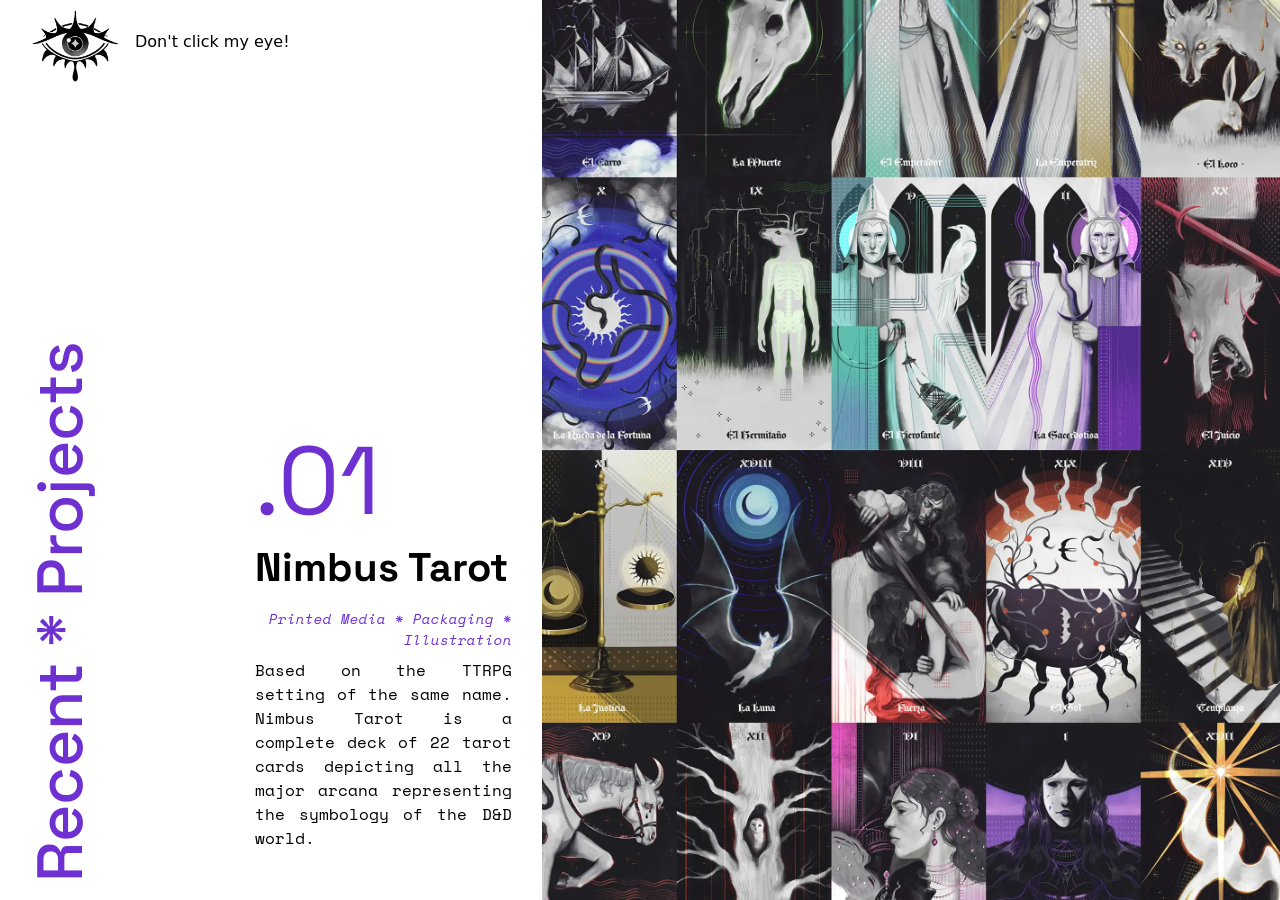
==== index.html @ 94154655 "CSS comments and organization" ====
<!DOCTYPE html>
<html lang="en">

<head>
    <meta charset="UTF-8">
    <meta name="viewport" content="width=device-width, initial-scale=1.0">
    <title>Andrea PM Portfolio</title>

    <meta name="author" content="Andrea PM">
    <meta name="keywords" content="Graphic Design, Portfolio, Branding, Illustration, Printed Media, Packaging">
    <meta name="description" content="Graphic design porfolio by Andrea PM. Designer specialized in branding and illustration" >
    

    <!-- Enlaces a CSS y JS -->
    <link rel="stylesheet" href="css/index.css">
    <script src="js/index.js" defer></script>
    <script src="js/mouse.js" defer></script>

    <!-- Enlace a favicon -->
    <link rel="icon" type="image/x-icon" href="assets/favicon.ico">


    <!-- Enlaces a tipografías-->
     <!-- Space Grotesk y Space Mono -->
    <link rel="preconnect" href="https://fonts.googleapis.com">
    <link rel="preconnect" href="https://fonts.gstatic.com" crossorigin>
    <link
        href="https://fonts.googleapis.com/css2?family=Space+Grotesk:wght@300..700&family=Space+Mono:ital,wght@0,400;0,700;1,400;1,700&display=swap"
        rel="stylesheet">



</head>

<!-- COMENTARIOS GENERALES DEL PROYECTO -->
<!-- Este archivo HTML es la landing page del sitio web
 Muestra los proyectos más recientes de mi portafolio personal
 Contiene: 
 - Main, donde se encuentran los proyectos
    - Artículos -> que son cada proyecto individual
 - Header, donde se encuentra la barra de navegación + info general sobre mí -->

<!-- COMENTARIOS A AÑADIR-->
<!-- Github Copilot fue agregado al proyecto durante las clases del módulo.
 Ha sido utilizado en el proyecto principalmente para añadir los mismos bloques repetidos, cambiando los contenidos de las imágenes principalmente. 
 el código que es reiterado -->

<body>

    <!-- ////////////////////////////////////////////////////////////////////// -->
    <!-- PROBLEMAS A SOLUCIONAR!!!!!!!!!!!! -->


    <!-- PROBLEMAS GENERALES -->
    <!-- back and forward button?? para poder cambiar más fácilmente de proyecto a proyecto -->





    <!-- RESPONSIVE -->
    <!-- revisar los tamaños de los textos en móvil , reducir títulos-->
    <!-- en responsive asegurarme que en formato movil las columnas tengan de máximo 100% ancho -->

    <!-- TRANSICIONES O EFECTOS EXTRA? -->
    <!-- La loading page hacer que sea una animación introductoria, no un interactivo -->


    <!-- PROBLEMAS DE ESTILO -->
    <!-- Agrupar los tamaños de los textos bajo las mismas variables para unificar -->
  

    <!-- Reorganizar las clases de css y comentar adecuadamente -->


    <!-- CUESTIONES GENERALES -->
    <!-- poner TODOS los colores con un custom properties OBLIGATORIO -->
    <!-- añadir la etiqueta picture + source a TODAS LAS IMÁGENES  -->
    <!-- colocar symbol en algún lado???  -->

    <!-- COMENTARIOS A AÑADIR O MODIFICAR -->
    <!-- revisar la guía y comentar correctamente todo -->
    <!-- quitar el parentesis en nnombres de las imagenes o dará problemas-->

    <!-- Javascript, colocar HANDLER y optimizar -->
    <!-- tipografía muy pequeña en el INDEX?, revisar, posiblemente en el header -->
    <!-- añadir symbols  -->
    <!-- uso de IIFE DE JAVASCRIPT -->
     <!-- en about, ajustar la altura maxima de las contenedoras, poner un porcentaje -->
      <!-- en el about ajustar el tamaño de la foto, poner por debajo? -->



    <!-- NOTAS DE CLASE -->
    <!-- fill para cambiar color svg -->
    <!--  meter picture y source para las imágenes-->
    <!-- no usar tanto transition all, ajustar solo a las animaciones adecuadas -->
    <!-- font size 10428 del index, tipografia muy pequeña perdida -->


    <!-- //////////////////////////////////////////////////////////////////////// -->


    <!-- MAIN Contenido general de la página -->
    <!-- Contiene el Header por un lado, el contenido principal y la marquesina-->
    <Main class="Main">

        <!-- PROYECTOS RECIENTES -->
        <!-- Ocupa todo el espacio disponible, con un scroll snap para ajustar cada proyecto por completo a la pantalla, mostrando los últimos proyectos -->
        <div class="Main-content recentProjects">
            <h2 class="Main-h2 ">Recent * Projects</h2>

            <!-- Cada proyecto reciente es un article, ya que son indepentientes los unos de los otros -->
            <!-- Cada article contiene un h3 con el título del proyecto, el número, un breve resumen, y la imagen más representativa del mismo. Para acceder al proyecto puede clicarse tanto en el título del mismo como en la imagen de portada -->
            <article class="recentProjects-project">
                <div class="recentProjects-info">
                    <span class="recentProjects-number"> .01</span>
                    <h3 class="recentProjects-h3"> <a title="Nimbus Tarot Project image" href="project-tarot-nimbus.html" class="recentProjects-a">Nimbus
                            Tarot</a>
                    </h3>
                    <span class="recentProjects-span">Printed Media * Packaging * Illustration</span>
                    <p class="recentProjects-p">Based on the TTRPG setting of the same name. Nimbus Tarot is a complete
                        deck of 22 tarot cards depicting all the major arcana representing the symbology of the D&D
                        world.
                    </p>
                </div>

                <div class="recentProjects-images">
                    <a title="Nimbus Tarot Project" href="project-tarot-nimbus.html" class="recentProjects-link"> <img
                            src="assets/01_nimbus_tarot/nimbustarotpreview.webp" alt="nimbus tarot preview"
                            class="recentProjects-preview"></a>
                </div>


            </article>

            <article class="recentProjects-project">
                <div class="recentProjects-info">
                    <span class="recentProjects-number"> .02</span>
                    <h3 class="recentProjects-h3"> <a title="Anthology Project image" href="project-my-own-anthology.html" class="recentProjects-a">My
                            Own Anthology - CD Design</a>
                    </h3>
                    <span class="recentProjects-span">Branding * Collage * Illustration * Packaging </span>
                    <p class="recentProjects-p">
                        A special collaboration with the composer and musician Thunderdrop.
                        A collection of different soundtracks showing his versatility and style throughout different
                        genres.
                    </p>
                </div>

                <div class="recentProjects-images">
                    <a title="Anthology Project" href="project-my-own-anthology.html" class="recentProjects-link"> <img
                            src="assets/08_my_own_anthology_thunderdrop/mockup.webp" alt="my own anthology cd preview"
                            class="recentProjects-preview" loading="lazy"></a>

                </div>


            </article>


            <article class="recentProjects-project">
                <div class="recentProjects-info">
                    <span class="recentProjects-number"> .03</span>
                    <h3 class="recentProjects-h3"> <a title="Posters project image" href="project-suiss-style-poster-collection.html"
                            class="recentProjects-a">Swiss Style Poster - Collection</a>
                    </h3>
                    <span class="recentProjects-span">Printed Media * Poster design</span>
                    <p class="recentProjects-p">
                        Minimalistic poster style and composition collection based on a series of award-winning
                        international movies.
                    </p>
                </div>

                <div class="recentProjects-images">
                    <a title="posters project link" href="project-suiss-style-poster-collection.html" class="recentProjects-link"> <img
                            src="assets/03_Swiss_style_poster_collection/mockups1.webp" alt="swiss poster preview"
                            class="recentProjects-preview" loading="lazy"></a>

                </div>


            </article>

        </div>



        <!-- HOME BUTTON-->
        <!-- El Home button es igual en todas las páginas de la web. Al clicar en éste se activa el JS, haciendo que el Header con el navegador aparezca por el lado izquierdo en formatos grandes, y en dispositivos pequeños, que aparezca por la parte de arriba-->
        <!-- Al clic nuevo en el ojo el header se esconde -->
        <div class="Main-homeButton homeButton isActive">
            <img src="assets/logo-ojo.png" alt="logoweb" class="Main-logo eyeBlink" loading="lazy">
        </div>
        <!-- Lo único que cambia en esta home es el texto "Don't click my eye" como forma de que el visitante de la página clique en el icono para mostrar el header y que pueda navegar de un lado a otro -->
        <span class="Main-span Clickeye"> Don't click my eye! </span>


        <!-- HEADER -->
        <!-- El header al clicarse el botón de HOME aparece superpuesto sobre el MAIN, permitiendo navegar entre las diferentes páginas de la web -->
        <!-- Contiene el H1, el navegador, las redes sociales y un par de pestañas laterales que indican en que parte de la web uno se encuentra, además de otros enlaces personales para mayor información y proyectos.  -->

        <!-- El header tiene la clase notActive por defecto. Ésta esconde el header hasta que el home button es pulsado, cambiándola por la clase isActive -->
        <Header class="Main-header Header  notActive">
            <div class="Header-presentation Presentation">
                <img class="Main-logo Header-logo" src="assets/logo-ojo.png" alt="logoweb" loading="lazy">

                <div class="Presentation-divider">
                    <h1 class="Header-h1">Digital * Design</h1>
                    <span class="Header-role">// Andrea Pallás Mateo // Brand design & Illustration //</span>

                </div>



                <div class="Header-wrapper">
                    <nav class="Header-nav Tabs">
                        <ul class="Tabs-ul">
                            <li class="Tabs-li"><a title="Recent Projects"  href="index.html" class="Tabs-a isActive">Recent Projects</a></li>
                            <li class="Tabs-li "><a title="Project Gallery"  href="gallery.html" class="Tabs-a">Project Gallery</a></li>
                            <li class="Tabs-li"><a title="About and Contact" href="about.html" class="Tabs-a">About & Contact</a></li>
                        </ul>
                    </nav>


                    <div class="Header-rrss Rrss">

                        <ul class="Rrss-ul">
                            <li class="Rrss-li Rs"><a title="instagram link"  target="_blank" class="Rs-a" href="https://www.instagram.com/saturni_idae/"><img
                                        class="Rs-img" src="assets/instagram.svg" alt="instagram icon"
                                        loading="lazy"></a></li>
                            <li class="Rrss-li Rs"><a title="twitter link" target="_blank" class="Rs-a" href="https://x.com/saturni_idae"><img class="Rs-img"
                                        src="assets/twitter.svg" alt="twitter icon" loading="lazy"></a>
                            </li>
                            <li class="Rrss-li Rs"><a title="carrd link" target="_blank" class="Rs-a"
                                    href="https://saturni-idae.carrd.co/?utm_source=ig&utm_medium=social&utm_content=link_in_bio"><img
                                        class="Rs-img" src="assets/carrd.svg" alt="carrd icon" loading="lazy"></a></li>
                        </ul>
                    </div>
                </div>
            </div>

            <!-- Indicadores laterales de las páginas que se están visitando. Su objetivo es principalmente decorativo, reminiscente de una agenda o un cuaderno de notas con números de teléfono.
             Cada uno contiene un enlace a una página diferente de la web, además de un enlace externo a mi portafolio de ilustración -->
            <div class="Header-markers Markers">
                <ul class="Markers-ul">
                    <!-- La clase isActive indica qué marcador está activado, indicando qué parte de la web se está visitando -->
                    <li class="Markers-li isActive"><a title="marker a" href="index.html" class="Markers-a">Aa</a></li>
                    <li class="Markers-li"><a title="marker b" href="gallery.html" class="Markers-a">Bb</a></li>
                    <li class="Markers-li"><a title="marker c" href="about.html" class="Markers-a">Cc</a></li>
                </ul>

                <ul class="Markers-ul">
                    <li class="Markers-li"> <a title="mail" href="mailto:asanartworkshop@gmail.com"
                            class="Markers-a">asanartworkshop@gmail.com</a>
                    </li>
                </ul>

                <ul class="Markers-ul">
                    <li class="Markers-li"> <a title="illustration portfolio" href="https://saturni-idae-illustration.carrd.co/" class="Markers-a"
                            target="_blank" rel="noreferrer">Illustration Portfolio</a> </li>
                </ul>
            </div>



        </Header>


    </Main>



</body>


</html>
---- css/index.css ----
/* ///////////////////////////////////////////////////////*/
/* ESTRUCTURA DEL DOCUMENTO index.css */
/* 

- Normalizador general
- Custom Properties
   - Colores
    - Tipografía
    - Márgenes y paddings generales

- Normalizador específico   
- Scroll bar


GENERAL
- Main
    - Home logo - Header logo
    - Main Header
    - Main Content

- Recent Projects
- Project Gallery
 - Proyecto individual - Individual Project
     - Galerías por tamaños
     - Cartas / Tarjetas del proyecto
     - Bloques de contenido
     - Muestrario de colores de cada proyecto
     - Carrousel
- About Me

MEDIA QUERIES

UTILIDADES

*/
/* ///////////////////////////////////////////////////////*/

/* NORMALIZADOR general */
* {
    margin: 0;
    padding: 0;
    border: 0;
    box-sizing: border-box;
}


:root {
    font-size: 100%;
    font-family: system-ui, sans-serif;


    /* RESET PARA FORMULARIO */
    form,
    input,
    textarea,
    select,
    legend,
    fieldset,
    button {
        font-size: inherit;
        font-family: inherit;
        display: block;

    }



    /* CUSTOM PROPERTIES */
    /* Colores */
    /* Color principal-acento */
    --primary-colour-purple : rgb(110, 48, 209);
    /* Colores secundarios */
    --secondary-colour-black: rgb(0, 0, 0);
    --secondary-colour-white: white;
    --secondary-colour-grey: rgb(221, 221, 221);

    /* Tipografía */
    /* Tipografía principal */
    --font-family-space-grotesk: "Space Grotesk",
    sans-serif;
    /* Tipografías secundarias */
    --font-family-space-mono: "Space Mono",
    sans-serif;
    --font-family-jacquard-12: "Jacquard 12",
    system-ui;
    --font-family-jacquard-24: "Jacquard 24",
    system-ui;


    /* Tamaños tipografías generales */
    /* Tamaño texto cuerpo */
    --font-size-body: 1em;

    /* Tamaño texto encabezado h1 */
    --font-size-heading: 5.2em;
    /* Tamaño texto encabezado h2 */
    --font-size-heading-h2: 4em;
    /* Tamaño texto encabezado h3 */
    --font-size-heading-h3: 2.5em;
    /* Tamaño texto encabezado h4 */
    --font-size-heading-h4: 2.2em;
    /* Tamaño texto encabezado h5 */
    --font-size-heading-h4: 2em;

    /* Tamaño texto span - Marcadores de tipo de proyecto (Branding, Packaging...) */
    --font-size-spanProjectType: 0.9em;

    /* Tamaño texto enlaces */
    --font-size-a: 1.2em;


    /* Márgenes y paddings generales */
    --spacing-section: 6rem;
    --spacing-page: 2rem;
    --spacing-column: 1rem;


}



/* NORMALIZADOR específico*/
h1,
h2,
h3,
h4,
h5,
h6,
strong,
em,
mark,
b,
u,
i,
a {
    font-size: inherit;
    font-weight: inherit;
    font-style: inherit;
    text-decoration: inherit;
    color: inherit;
    line-height: inherit;
}

img,
svg,
picture,
video {
    display: block;
    max-width: 100%;
    width: 100%;
    height: initial;
}

li {
    list-style: none;
}


mark {
    background-color: transparent;
}

/* ESCONDER SCROLL BAR */
html {
    scrollbar-width: none;
    -ms-overflow-style: none;
}

::-webkit-scrollbar {
    display: none;
}





/* GENERAL */

body {
    background-color: var(--secondary-colour-black);
    position: relative;

    /* cursor: none; */
}

/* MAIN */

.Main {
    display: flex;
    flex-flow: row nowrap;
}


/* HOME LOGO - HEADER LOGO */
.Main-homeButton {
    width: 100px;
    position: fixed;
    top: 1px;
    left: 30px;
    z-index: 1;
}

/* Cuando está isActive el logo aparece en pantalla y puede ser clicado para acceder al header o desactivarlo */
.Main-homeButton .isActive {
    transition: all 3s ease;
    opacity: 1;
}

.Main-homeButton .notActive {
    transition: all 0.4s ease;
    opacity: 0;
}

.Main-logo {
    width: 10vh;

    animation: imageLoading 1s ease both;
}


.Clickeye {
    position: fixed;

    top: 3.5vh;
    left: 15vh;

    animation: shaking 0.2s ease infinite;
}

/* Animación que mueve el texto para avisar al visitante de la web que puede clicar en el ojo del logo */
@keyframes shaking {

    0% {
        transform: rotate(0deg);
    }

    25% {
        transform: rotate(2deg);
    }

    50% {
        transform: rotate(0deg);
    }

    75% {
        transform: rotate(-2deg);
    }

    100% {
        transform: rotate(0deg);
    }

}




/* MAIN HEADER*/
.Main-header {
    position: fixed;
    top: 0;


    min-width: 20vh;
    min-height: 100vh;

    display: flex;
    flex-flow: row nowrap;

    transition: all 0.8s ease;

}

/* El header está desactivado al entrar a la web, solo se activa al clicar en el logo */
/* Al activarse se desplaza desde el borde de la web superponiéndose sobre el contenido principal */
.Main-header.notActive {
    transform: translateX(-300px);
}

.Main-header.isActive {
    transform: translateX(0px);
}



/* Divisor del header - Agrupa la presentación general de la web e información relevante */
.Header-presentation {
    background-color: var(--secondary-colour-white);
    width: 100%;
    min-height: 100%;

    display: flex;
    flex-flow: column nowrap;

    justify-content: space-between;
    align-items: center;
    border-right: 1px solid var(--secondary-colour-black);


    z-index: 1;
    position: relative;

}

/* Agrupación de info */
.Presentation-divider {
    writing-mode: vertical-rl;
    transform: rotate(180deg);
    text-align: center;
}

.Header-h1 {
    font-weight: 500;
    font-size: var(--font-size-heading);
    font-family: var(--font-family-space-grotesk);
    padding: 0.5rem;

}

/* Da formato al subtítulo de la web contenido en el header */
.Header-role {
    font-family: var(--font-family-space-grotesk);
    color: var(--primary-colour-purple);
    font-size: 1.3em;
}


/*  Divisor del header - Contiene el navegador a las otras partes principales de la web*/
.Header-wrapper {
    width: 100%;
    background-color: var(--secondary-colour-white);
}

/* Navegador del header, para ir a las otras páginas de la web */
.Header-nav {
    width: 100%;
    background-color: var(--secondary-colour-white);
}

/* Pestañas de las diferentes páginas */
.Tabs-ul {
    display: flex;
    flex-flow: column nowrap;
}

.Tabs-li {
    width: 100%;
    padding: 0.5rem 1rem;
    border-top: 1px solid var(--secondary-colour-black);

    display: flex;
    flex-flow: column nowrap;
    justify-content: center;
    align-items: center;
    transition: all 1s ease;
}

.Tabs-a {
    font-family: var(--font-family-space-mono);
    font-size: 1.25em;
    transition: all 0.5s ease;
}

/* Al pasar el ratón por encima de los enlaces su formato cambia, De igual manera la clase isActive indica en qué página nos encontramos */
.Tabs-a:hover {
    color: var(--primary-colour-purple);
    padding: 10px 0 10px 0;
}

/* El formato del <a> será diferente si estamos en esa página */
.Tabs-a.isActive {
    color: var(--primary-colour-purple);
}


/* Redes sociales del Header */
.Rrss {
    border-top: 1px solid var(--secondary-colour-black);
    padding: .5125rem;
    transition: all 0.5s ease;
}

.Rrss-ul {
    display: flex;
    flex-flow: row nowrap;
    justify-content: space-around;
    gap: 1rem;
    padding: 0.2rem 0rem;
}

.Rs-img {
    min-height: 1.5rem;
    max-height: 1.5rem;
}



/* Marcadores decorativos del header. Marcan la página visitada y hyperlinks varios */
.Header-markers {
    margin-top: 1.25rem;
    margin-bottom: 1.25rem;

    display: flex;
    flex-flow: column nowrap;

    justify-content: space-between;
}

.Markers-ul {
    display: flex;
    flex-flow: column nowrap;
    gap: 0.3rem;
}

.Markers-li {
    background-color: var(--secondary-colour-grey);
    padding: .625rem .3125rem;

    width: 1rem;
    min-height: 4rem;
    color: var(--secondary-colour-grey);

    text-align: center;
    border-radius: 0px 3px 3px 0px;

    writing-mode: vertical-rl;

    transition: all 0.5s ease;
}

/* Los marcadores permanecen escondidos 
Cuando se pasa el mouse por encima estos crecen, mostrando el texto de los vínculos*/
.Markers-li:hover {
    width: 2rem;
    color: var(--secondary-colour-black);
}

/* Si el marcador está activado éste se muestra, cambiando de formato */
.Markers-li.isActive {
    background-color: var(--primary-colour-purple);
    width: 2rem;
    color: var(--secondary-colour-white);
}

.Markers-a {
    font-family: var(--font-family-space-grotesk);
    font-size: var(--font-size-a);
}








/* MAIN CONTENT*/
/* Título de la página en la que nos encontramos */
.Main-h2 {
    color: var(--primary-colour-purple);
    font-family: var(--font-family-space-grotesk);
    font-weight: 500;
    font-size: var(--font-size-heading-h2);
    writing-mode: vertical-rl;
    transform: rotate(180deg);

    position: fixed;
    left: 0.3em;
    bottom: 0;
    margin-bottom: 2vh;
}



/* RECENT PROJECTS */
/* Proyectos recientes mostrados */
/* éstos son visualizados en pantalla completa, gracias al scroll snap nos aseguramos que se ajusten por completo a la view
Para facilitar la navegación en pantallas más pequeñas el scroll-snap-type cambia */
.recentProjects {
    scrollbar-width: none;
    -ms-overflow-style: none;
    height: 100vh;

    background-color: var(--secondary-colour-white);
    display: flex;
    flex-flow: column nowrap;

    overflow-y: scroll;
    scroll-snap-type: y mandatory;
    scroll-behavior: smooth;
}


.recentProjects-project {
    min-height: 100vh;
    padding-left: 25vh;


    display: flex;
    flex-flow: row nowrap;

    scroll-snap-align: start;
    overflow: hidden;


    animation: flow-left 1.5s ease 1;
}


.recentProjects-images {
    overflow: hidden;
}

img.recentProjects-preview {
    object-fit: cover;
    width: 100%;
    height: 100%;
    transition: all .5s ease;
    animation: flow-left 1.5s ease 1;

}

/* Cuando pasamos el mouse por encima de la imagen del proyecto reciente, esta aumenta de tamaño */
.recentProjects-preview:hover {
    transform: scale(1.1);
}

.recentProjects-info {
    padding: 10px 30px 50px;
    max-width: 30%;
    min-height: 50%;

    display: flex;
    flex-flow: column nowrap;
    justify-content: end;

    transition: all .5s ease;

}


/* Estilos de cada proyecto reciente */

.recentProjects-number {
    font-size: 15em;
    color: var(--primary-colour-purple);
    font-family: var(--font-family-space-grotesk);
    animation: flow-left 1s ease 1;
}

.recentProjects-h3 {
    color: var(--secondary-colour-black);
    font-family: var(--font-family-space-grotesk);
    font-weight: 700;
    font-size: var(--font-size-heading-h3);

    transition: all 0.3s ease;
    animation: flow-left 1.5s ease 1;

    margin-bottom: 15px;
}

.recentProjects-h3:hover {
    color: var(--primary-colour-purple);
}

.recentProjects-span {
    color: var(--primary-colour-purple);
    font-family: var(--font-family-space-mono);
    font-size: var(--font-size-spanProjectType);
    margin-bottom: 0.5rem;
    text-align: right;
    font-style: italic;
    animation: flow-left 1.5s ease 1;

}

.recentProjects-p {
    color: var(--secondary-colour-black);
    font-family: var(--font-family-space-mono);
    font-size: var(--font-size-body);
    text-align: justify;
    animation: flow-left 1.5s ease 1;
}

/* Animación general de los elementos del proyecto reciente mostrado */
@keyframes flow-left {
    0% {

        transform: translateX(-50px);
    }

    100% {

        transform: translateX(0px);
    }
}



/* PROJECT GALLERY */
/* Galería de todos los proyectos */
.projectGallery {
    padding-left: 25vh;

    background-color: var(--secondary-colour-white);
    width: 100%;
    min-height: 100vh;

    display: flex;
    flex-flow: row nowrap;

    justify-content: end;

    gap: 3rem;
    padding-top: 5vh;
    padding-bottom: 5vh;


}


/* navegador de contenido de la galería de proyectos */
.GalleryNav {
    position: fixed;
    top: 5vh;
    left: 20vh;
}

.GalleryNav-ul {
    width: 40vh;
}

.GalleryNav-li {
    color: var(--secondary-colour-black);
    font-family: var(--font-family-space-mono);
    font-size: 1.3em;
    font-variant: small-caps;

    padding: 0.6rem;
    border-bottom: 1px solid var(--secondary-colour-black);

    transition: all 0.5s ease;
}

/* Cuando pasamos el ratón por encima de la categoría del menú, ésta cambia de formato*/
.GalleryNav-li:hover {
    padding-left: 2rem;
    color: var(--secondary-colour-black);
}

/* Con isActive y la pseudoclase before marcamos qué filtro de proyectos está seleccionado */
.GalleryNav-li.isActive {
    padding-left: 2rem;
    color: var(--primary-colour-purple);
    font-style: italic;
}

/* Cuando se activa una categoría se activa un pseudo-elemento para resaltarla */
.GalleryNav-li.isActive::before {
    content: ">";
}


/* Clase contenedora de los proyectos que se muestran en la galería */
.projectGallery-wrapper {
    width: 75%;
    display: grid;
    grid-template-columns: repeat(2, 1fr);

    gap: 2rem;

}

/* Proyectos individuales */
/* Clase general para cada proyecto de la galería */
.projectGallery-project {
    min-width: 100%;
    min-height: 30rem;


    display: none;

    margin-bottom: 2rem;


}

/* Cuando se selecciona un tipo de proyecto que visualizar en el navegador de la galería cada proyecto tiene una pequeña animación para que aparezca */
.projectGallery-project.isActive {
    display: flex;
    flex-flow: column nowrap;

    animation: projectgallery-slideIn 0.8s ease 1 both;
}

/* Animación que se activa cuando un proyecto se muestra en la galería */
@keyframes projectgallery-slideIn {

    0% {
        transform: translateX(-50px);
    }

    50% {
        transform: translateX(-1px);
    }

    100% {
        transform: translateX(0px);
    }

}


.projectGallery-imgContainer {
    min-height: 30rem;
    max-height: 30rem;
    overflow: hidden;

    transition: all .5s ease;
}

/* Cuando pasamos el mouse sobre una de las imágenes de la galería ésta cambia de formato */
.projectGallery-imgContainer:hover {
    opacity: 0.5;
}

.projectGallery-img {
    width: 100%;
    height: 100%;
    object-fit: cover;
}


/* Contenedora de información del proyecto */
.projectGallery-infoContainer {
    /* min-height: 35%; */
    padding: 1.25em;

    display: flex;
    flex-flow: row nowrap;

    gap: 2rem;
    justify-content: start;
    align-items: start;

}

/* Contenedor del título */
.dividerTitle {
    min-width: 40%;
}

.dividerBody {
    display: flex;
    flex-flow: column nowrap;

    align-items: end;
}


.projectGallery-h3 {
    font-size: var(--font-size-heading-h3);
    font-weight: 600;
    color: var(--secondary-colour-black);
    font-family: var(--font-family-space-grotesk);
    margin-bottom: 0.6rem
}

.projectGallery-h4 {
    font-size: var(--font-size-heading-h5);
    font-style: italic;
    color: var(--primary-colour-purple);
    font-family: var(--font-family-space-mono);
}


.projectGallery-p {
    text-align: justify;
    font-family: var(--font-family-space-mono);
    font-size: var(--font-size-body);
}

.projectGallery-a {
    font-family: var(--font-family-space-mono);

    font-size: 1.3em;
    font-style: italic;

    transition: color 0.5s ease;
}

/* Cuando pasamos el mouse sobre "see more" éste cambia de formato */
.projectGallery-a:hover {
    color: var(--primary-colour-purple);

}


/* PROYECTO INDIVIDUAL - Proyecto siendo visualizado*/
/* Clases de los proyectos individuales */

.Project {
    min-height: 100vh;
    width: 100%;
    padding-left: 25vh;
    padding-right: 2rem;
    background-color: var(--secondary-colour-white);

    display: flex;
    flex-flow: column nowrap;

}

/* Agrupación de las columnas */
.Project-columnWrapper {
    display: flex;
    flex-flow: row nowrap;

    position: relative;
}

/* Columnas individuales */
.Project-column {
    width: 100%;
    min-height: 50vh;

    padding-top: 2rem;
    margin-bottom: 2rem;
    animation: flow-left 1.5s ease 1;
}

/* Header del proyecto*/
.Project-header {
    margin-bottom: 1.875rem;
}

.Project-h2 {
    font-size: var(--font-size-heading-h2);
    color: var(--secondary-colour-black);
    font-family: var(--font-family-space-grotesk);
}

.Project-h3 {
    font-size: var(--font-size-heading-h3);
    font-family: var(--font-family-space-grotesk);
    margin-bottom: 0.5rem;
}

.Project-h4 {
    font-size: var(--font-size-heading-h4);
    color: var(--secondary-colour-black);
    font-family: var(--font-family-space-grotesk);
    margin-bottom: 0.3rem;
}

.Project-p {

    padding-right: 2rem;
    color: var(--secondary-colour-black);
    font-family: var(--font-family-space-mono);
    font-size: var(--font-size-body);
    text-align: justify;

    margin-top: 1rem;
}

.Project-span {
    color: var(--primary-colour-purple);
    font-family: var(--font-family-space-mono);
    font-size: 1.2em;
    font-style: italic;
}

/* Cuerpo del proyecto */
.Project-body {
    margin-bottom: 0.3rem;
}


/* galerías por tamaños */
/* Galerías de imágenes dependiendo del formato de visualización */
.Project-gallery {
    padding-top: 1.2rem;
    padding-bottom: 1.2rem;
    min-width: 100%;
    display: grid;
    grid-template-columns: repeat(2, 1fr);
    gap: 16px;

    animation: imageLoading 1s ease both;
}

.Project-gallery--small {
    padding-top: 1.2rem;
    padding-bottom: 1.2rem;
    min-width: 100%;
    display: grid;
    grid-template-columns: repeat(4, 1fr);
    gap: 16px;

    animation: imageLoading 1s ease both;
}

.Project-gallery--usmall {

    padding-top: 1.2rem;
    padding-bottom: 1.2rem;
    min-width: 100%;
    display: grid;
    grid-template-columns: repeat(6, 1fr);
    gap: 16px;

    animation: imageLoading 1s ease both;
}




.Project-img {
    width: 100%;
    height: 100%;
    object-fit: cover;
}

.Project-main-image {
    width: 100%;
    height: 100%;
    object-fit: cover;
}

/* Cartas / tarjetas del proyecto */
/* clases para visualización de cartas */

/* Por un lado, tenemos las miniaturas de las cartas / tarjetas que nos muestran las previews de las mismas
Al pasar el mouse sobre ellas, el hover hace que se desplacen.
Al clicar en ellas, son activadas y el formato cambia. - Mediante el JS mostramos esa tarjeta o carta seleccionada en el
CARD VIEWER del proyecto */

.card {
    border-radius: 5px;
    perspective: 1900px;
    transition: all 1s ease;
}

.card:hover {
    transform: translateY(-10px);
}

.card.isActive {
    opacity: 50%;
}

/* Cuando se pasa el ratón sobre la tarjeta o carta del CARDVIEWER, esta gira, dejando mostrar la parte trasera definida en el HTML */

.cardViewer {
    display: flex;
    justify-content: center;
    align-items: center;
    align-items: start;
    position: relative;
    perspective: 2000px;

    animation: imageLoading 2s ease both;
}

/* Creamos el formato para la parte delantera y trasera del la tarjeta o carta 
siendo visualizada en el CARDVIEWER */
.cardViewer:hover .cardViewer-front {
    transform: rotateY(180deg);
}

.cardViewer:hover .cardViewer-back {
    transform: none;
}

.cardViewer-front,
.cardViewer-back {
    border-radius: 5px;
    position: absolute;
    backface-visibility: hidden;

    box-shadow: black 5px 5px 15px;

    transition: all 1.5s ease;
}

.cardViewer-imgContainer {
    width: 70%;
    overflow: hidden;
}


/* Anverso carta */
.cardViewer-front {
    transform: none;
}

.cardViewer-img--front {
    width: 100%;
    height: 100%;
    object-fit: cover;
}


/* Reverso carta */
.cardViewer-back {
    transform: rotateY(180deg);
}

.cardViewer-img--back {
    width: 100%;
    height: 100%;
    object-fit: cover;
}



/* Bloques de contenido */
/* Bloques secundarios de información del proyecto */
.Project-block {
    margin-bottom: 1rem;
}

.Block {
    min-width: 100%;
    max-height: 50rem;

    overflow: hidden;
}

/* Bloque con columnas */
.Block--columns {
    display: grid;
    grid-template-columns: repeat(2, 1fr);
}

/* Formato de imágenes del bloque de contenido */
.Block-img {
    width: 100%;
    height: 100%;
    object-fit: cover;
}

/* Clase exclusiva para el overview, información secundaria del proyecto */
.Overview {
    width: 40%;
}

/* Banner del proyecto si contiene uno */
.Banner {
    max-height: 15rem;
}

.Project-ul {
    padding-left: 5rem;
    margin-top: 1.5rem;
}

.Project-li {
    font-family: var(--font-family-space-mono);
    list-style-type: disc;
}



.Project-video {
    margin-bottom: 2.5rem;
}


/* Muestrario de colores de cada proyecto */
/* Paletas de colores */
/* Los propios colores son definidos en el HTML con un style ya que éstos varían enormemente de proyecto a proyecto
Para esta web, ya que solo uno de los proyectos tiene este apartado, se ha definido directamente en el propio HTML
En un caso futuro en el que más proyectos tuvieran un apartado de gama cromática, éstos colores se definirían en el propio CSS de cada proyecto individual si se diera el caso
 */
.Project-colours {
    display: grid;
    grid-template-columns: repeat(auto-fit, minmax(200px, 1fr));

    gap: 1rem;
}

.Project-colour {
    position: relative;
}

.Colour-sample {
    width: 100%;
    min-height: 5vh;
}

.Colour-span {
    color: var(--secondary-colour-white);
    font-family: var(--font-family-space-grotesk);
    font-weight: 800;
    font-size: var(--font-size-heading-h5);

    position: absolute;
    bottom: .625rem;
    left: .625rem;
}


/* CARROUSEL */
/* Carrousel de imágenes para los proyectos */
.Project-carrousel {
    max-width: 60vh;
    max-height: 100vh;

    background-color: var(--secondary-colour-grey);
}

.Carrousel {
    overflow: hidden;
    position: relative;
}

.Carrousel-wrapper {
    display: grid;
    grid-template-columns: repeat(10, 1fr);

    transition: all .5s ease;
}

.Carrousel-img {
    width: 100%;
    height: 100%;
    object-fit: cover;
}

/* Botones del carrousel que permiten visualizar la imagen previa o siguiente */
.Carrousel-buttons {
    width: 100%;
    min-height: 3.125rem;
    background-color: var(--secondary-colour-black);

    display: flex;
    flex-flow: row nowrap;
    justify-content: space-between;
}

.Carrousel-button {
    height: 100%;
    color: aliceblue;
    width: 3.125rem;
}

.Carrousel-button--left {
    border-right: 1px solid var(--secondary-colour-white);
}

.Carrousel-button--right {
    border-right: 1px solid var(--secondary-colour-white);
    transform: rotate(180deg);
}

.Carrousel-buttonArrow {
    transform: scale(70%);
}


/* Proyecto con CD */
.CD {
    margin: auto;
    width: 70%;

    animation: fullRotation 30s linear both infinite;
}

@keyframes fullRotation {
    0% {
        transform: rotate(0deg);
    }

    100% {
        transform: rotate(360deg);
    }

}



/* ABOUT ME */
.About {
    padding-left: 25vh;
    background-color: var(--secondary-colour-white);
    width: 100%;
    min-height: 100vh;

    display: flex;
    flex-flow: row nowrap;

}

/* Clase contenedora de columnas */
.About-columnWrapper {
    display: flex;
    flex-flow: row nowrap;
}

.About-column--big {
    min-width: 60%;

    padding: 2rem;

    display: flex;
    flex-flow: column nowrap;
    overflow: hidden;
}

.About-column--small {
    background-color: var(--secondary-colour-black);
    min-width: 50%;
    max-height: 100vh;

    overflow: hidden;
}

/* Agrupación de texto */
.About-textWrapper {
    position: relative;

    display: flex;
    flex-flow: column nowrap;
    align-items: end;
}


/* DECORACIÓN DEL ABOUT */

/* Imagen perfil */
.About-clip {
    max-width: 60px;
    position: absolute;
    top: 0;
    left: 1rem;
}

.About-idPhoto {
    width: 9.375rem;
    box-shadow: 2px 2px 3px black;

    position: absolute;
    top: 0.55rem;
    left: 1rem;

    transform: rotate(-15deg);
}

/* Garabato del fondo */
.Scribble {
    width: 30vh;
    position: absolute;
    right: -5rem;
    bottom: -6rem;
}

.About-imgWrapper {
    display: flex;
    flex-flow: row nowrap;

    gap: 2rem;
}

.About-imgFingerprint {
    max-width: 80px;
}


/* Imagen de la columna derecha */
.About-imgGraph {
    width: 100%;
    max-height: 100%;
    object-fit: cover;
}

/* Post it y celo */
.About-postIt--normal {
    min-width: 18.75rem;
    max-width: 18.75rem;
    max-height: 18.75rem;
    min-height: 18.75rem;
    background-color: rgb(255, 243, 135);
    padding: 2rem;

    box-shadow: 2px 2px 4px black;
}

.About-bigClue {
    position: absolute;
    right: 10vh;

    transform: rotate(10deg);
}

.Clue {
    position: relative;
}

.Clue-p {
    font-family: var(--font-family-space-mono);
    font-size: 0.8em;

    margin-bottom: 0.6rem;
}

.Clue-img {
    width: 40%;
    position: absolute;
}

.tapeTop {
    top: -1.25rem;
    left: -2.5rem;
    transform: rotate(-40deg);
}

.tapeBottom {
    right: -4.25rem;
    bottom: 1.5rem;
    transform: rotate(40deg);
}


/* Textos principales del about */
.About-h3 {
    font-size: var(--font-size-heading-h3);
    font-family: var(--font-family-space-mono);
    color: var(--secondary-colour-black);

    margin-bottom: 0.1rem;
}

.About-h4 {
    font-style: italic;
    font-family: var(--font-family-space-grotesk);
    font-size: var(--font-size-heading-h4);
    color: var(--primary-colour-purple);

    margin-bottom: 2rem;
}

.About-h5 {
    font-family: var(--font-family-space-grotesk);
    font-size: 1.2em;
    text-decoration: underline;

}

.About-ul {
    margin-bottom: 2rem;
    padding-left: 3rem;
}

.About-li {
    list-style-type: disc;
    font-size: var(--font-size-body);
}

.About-span {
    color: var(--primary-colour-purple);
    font-family: var(--font-family-space-mono);
}

.About-a {
    color: var(--primary-colour-purple);
    font-family: var(--font-family-space-mono);
}

.About-p {
    font-family: var(--font-family-space-mono);
    font-size: var(--font-size-body);

    margin-bottom: 0.6rem;
    text-align: justify;
}

mark {
    background-color: yellow;
}


/* Animaciones generales de la web */
/* Animación para la carga de imágenes */
@keyframes imageLoading {
    0% {
        transform: translateX(-25px);
        opacity: 0;
    }

    75% {
        opacity: 1;
    }

    100% {
        transform: translateX(0px);
    }
}



/* @ MEDIA */


/* 1500px */
@media (max-width:1500px) {


    /* RECENT PROJECT */
    .recentProjects-number {
        font-size: 6em;
    }

    /* PROJECT GALLERY */
    .GalleryNav-ul {
        width: 30vh;
    }
}


/* 1400px */
@media (max-width:1400px) {

    /* PROJECT GALLERY */
    .Project-columnWrapper {
        flex-flow: column nowrap;
    }

    .projectGallery-imgContainer {
        min-height: 40%;
    }

    .projectGallery-infoContainer {
        flex-flow: column nowrap;
    }

    /* CARD PROJECT */
    .cardViewer {
        display: none;
    }

    .card.isActive {
        opacity: 100%;
    }

    /* ABOUT */
    .About-bigClue {
        display: none;
    }

    .About-idPhoto {
        display: none;
    }

    .About-clip {
        display: none;
    }

}

/* 1200px */
@media (max-width:1200px) {

    /* RECENT PROJECTS */
    .recentProjects-info {
        max-width: 50%;
    }

    /* PROJECT GALLERY */
    .projectGallery-wrapper {
        grid-template-columns: repeat(1, 1fr);
        width: 100%;

    }

    .GalleryNav {
        display: none;
    }

}

/* 1000px */
@media (max-width:1000px) {


    /* HEADER */
    .Main-header {
        background-color: var(--secondary-colour-white);
        min-width: 100%;
        min-height: 10vh;
        max-height: 10vh;
        flex-flow: column nowrap;
        justify-content: center;
        align-items: center;

    }

    .Main-header.notActive {
        transform: none;
    }

    .Main-header.isActive {
        transform: none;
    }

    .Main-homeButton {
        display: none;
    }


    .Header-presentation {
        min-width: 100%;
        min-height: 100%;
        justify-content: start;
        align-items: center;
        border-right: none;
    }


    .Header-h1 {
        display: none;
    }

    .Header-role {
        display: none;
    }


    .Tabs {
        border-bottom: 1px solid var(--secondary-colour-black);
        display: none;
    }

    .Tabs.isActive {
        display: block;

    }

    .Tabs-ul {
        flex-flow: column nowrap;
    }

    .Tabs-a {
        font-size: 3em;

    }

    .Header-markers {
        display: none;
    }

    .Rrss {
        display: none;
    }



    /* MAIN CONTENT */

    .Main-content {
        margin-top: 10vh;
    }


    /* RECENT PROJECTS */

    .recentProjects {
        scroll-snap-type: y proximity;
    }

    .recentProjects-number {
        font-size: 3em;
    }

    .recentProjects-project {
        padding-left: 0px;
        flex-flow: column-reverse nowrap;
    }

    .Main-h2 {
        display: none;
    }


    .recentProjects-info {
        max-width: 100%;
        min-height: 50%;
        padding: 10px 40px;
        justify-content: start;
    }



    /* PROJECT GALLERY */

    .projectGallery {
        padding: 2vh;
    }

    .projectGallery-nav {
        display: none;
    }

    .projectGallery-wrapper {
        grid-template-columns: repeat(1, 1fr);
        width: 100%;

    }


    /* INDIVIDUAL PROJECT - Proyecto individual siendo visualizado */
    .Project {
        padding: 2rem;
    }


    .Project-column {
        padding: 0;

    }

    .Project-block {
        padding: 0;
    }

    .Block-img {
        max-height: 60vh;
    }

    .Project-carrousel {
        max-width: 100vh;
        min-width: 100%;

    }

    .Overview {
        width: 100%;
    }



    /* ABOUT 1000px*/
    .About {
        padding: 0vh;
    }

    .About-columnWrapper {
        flex-flow: column nowrap;
    }

    .About-column--small {
        display: none;
    }

}


/* 900px */
@media (max-width:900px) {



    /* INDIVIDUAL PROJECT - Proyecto individual siendo visualizado */
    .recentProjects-images {
        min-height: 50%;
    }

    .Project-gallery {
        grid-template-columns: repeat(1, 1fr);
    }

    .Project-gallery--small {
        grid-template-columns: repeat(1, 1fr);
    }

    .Project-gallery--usmall {
        grid-template-columns: repeat(1, 1fr);
    }

    /* GALERÍA DE PROYECTOS */
    .projectGallery-wrapper {
        grid-template-columns: repeat(1, 1fr);
    }
}

/* 700px */
@media (max-width:700px) {

      /* INDIVIDUAL PROJECT - Proyecto individual siendo visualizado */
    .Block--columns {
        grid-template-columns: repeat(1, 1fr);
    }

    .Project-ul {
        padding-left: 1rem;

    }
}

/* 550px */
@media (max-width:550px) {

    /* RECENT PROJECTS */
    .recentProjects-info {
        min-height: 60%;
    }
 .recentProjects-h3 {
        font-size: 2em;
    }

    /* GALERÍA DE PROYECTOS */
    .projectGallery-project {
        margin-bottom: 2rem;
    }

    .projectGallery-imgContainer {
        max-height: 40vh;
    }

    /* INDIVIDUAL PROJECT - Proyecto individual siendo visualizado */
    .Project-h2 {
        font-size: 3em;
    }

}



/* UTILITIES / UTILIDADES */
.purpleFont {
    color: var(--primary-colour-purple);
}

.blackFont {
    color: var(--secondary-colour-black);
}

.Purple {
    background-color: var(--primary-colour-purple);
}

.alignLeft {
    align-items: start;
}

.alignRight {
    align-items: end;
}

.flexRow {
    display: flex;
    flex-flow: row nowrap;
}

.flexColumn {
    display: flex;
    flex-flow: column nowrap;
}

.justifyBetween {
    justify-content: space-between;
}
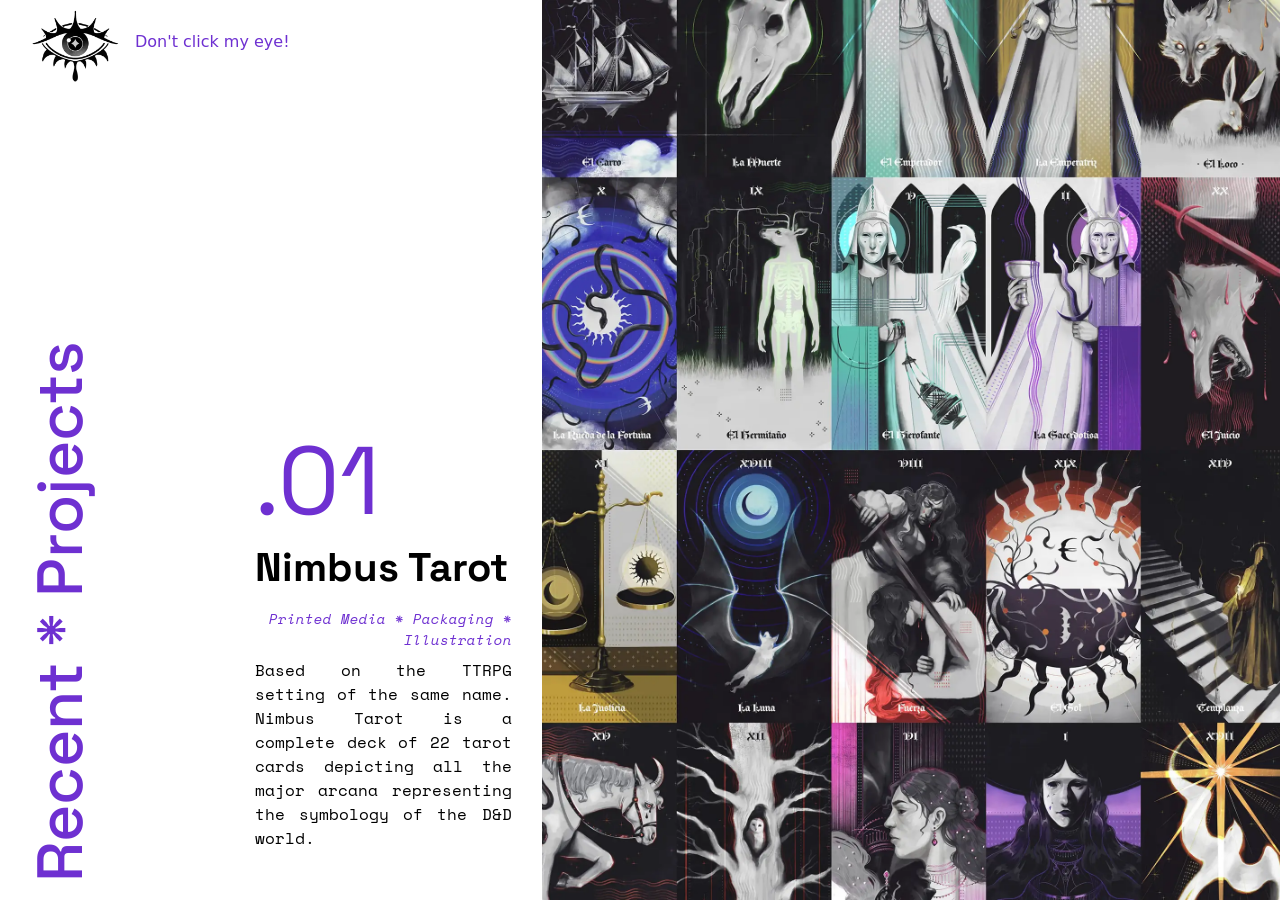
==== commit d4ae4d6f: "Transitions and eye clipping" ====
--- a/index.html
+++ b/index.html
@@ -8,20 +8,20 @@
 
     <meta name="author" content="Andrea PM">
     <meta name="keywords" content="Graphic Design, Portfolio, Branding, Illustration, Printed Media, Packaging">
-    <meta name="description" content="Graphic design porfolio by Andrea PM. Designer specialized in branding and illustration" >
-    
+    <meta name="description"
+        content="Graphic design porfolio by Andrea PM. Designer specialized in branding and illustration">
+
 
     <!-- Enlaces a CSS y JS -->
     <link rel="stylesheet" href="css/index.css">
     <script src="js/index.js" defer></script>
-    <script src="js/mouse.js" defer></script>
 
     <!-- Enlace a favicon -->
     <link rel="icon" type="image/x-icon" href="assets/favicon.ico">
 
 
     <!-- Enlaces a tipografías-->
-     <!-- Space Grotesk y Space Mono -->
+    <!-- Space Grotesk y Space Mono -->
     <link rel="preconnect" href="https://fonts.googleapis.com">
     <link rel="preconnect" href="https://fonts.gstatic.com" crossorigin>
     <link
@@ -29,80 +29,98 @@
         rel="stylesheet">
 
 
-
 </head>
 
 <!-- COMENTARIOS GENERALES DEL PROYECTO -->
 <!-- Este archivo HTML es la landing page del sitio web
- Muestra los proyectos más recientes de mi portafolio personal
- Contiene: 
- - Main, donde se encuentran los proyectos
-    - Artículos -> que son cada proyecto individual
- - Header, donde se encuentra la barra de navegación + info general sobre mí -->
+ Muestra los proyectos más recientes de mi portafolio personal -->
 
 <!-- COMENTARIOS A AÑADIR-->
 <!-- Github Copilot fue agregado al proyecto durante las clases del módulo.
  Ha sido utilizado en el proyecto principalmente para añadir los mismos bloques repetidos, cambiando los contenidos de las imágenes principalmente. 
- el código que es reiterado -->
+ el código que es reiterado
+ Además de para crear el índice de la estructura general de los documentos comentada al comienzo de cada archivo -->
+
+
+
+<!-- ////////////////////////////////////////////////////////////////////// -->
+<!-- ESTRUCTURA DEL DOCUMENTO index.html -->
+<!-- 
+    - Main
+        - recentProjects
+            - article recentProjects-project (x3)
+                - recentProjects-info
+                    - recentProjects-number
+                    - recentProjects-h3
+                        - recentProjects-a
+                    - recentProjects-span
+                    - recentProjects-p
+                - recentProjects-images
+                    - recentProjects-link
+                        - recentProjects-preview
+        - Main-homeButton
+            - Main-logo
+        - Main-span
+    
+      - Header
+        - Header-presentation
+            - Header-logo
+            - Header-h1
+            - Header-role
+            - Header-nav
+                - Tabs-ul
+                    - Tabs-li (x3)
+                        - Tabs-a (x3)
+            - Header-rrss
+                - Rrss-ul
+                    - Rrss-li Rs (x3)
+                        - Rs-a (x3)
+                            - Rs-img (x3)
+        - Header-markers
+            - Markers-ul (x3)
+                - Markers-li (x3)
+                    - Markers-a (x3)
+     -->
+
+<!-- ////////////////////////////////////////////////////////////////////// -->
+
 
 <body>
-
-    <!-- ////////////////////////////////////////////////////////////////////// -->
-    <!-- PROBLEMAS A SOLUCIONAR!!!!!!!!!!!! -->
-
 
     <!-- PROBLEMAS GENERALES -->
     <!-- back and forward button?? para poder cambiar más fácilmente de proyecto a proyecto -->
 
 
-
-
-
     <!-- RESPONSIVE -->
-    <!-- revisar los tamaños de los textos en móvil , reducir títulos-->
-    <!-- en responsive asegurarme que en formato movil las columnas tengan de máximo 100% ancho -->
+
 
     <!-- TRANSICIONES O EFECTOS EXTRA? -->
     <!-- La loading page hacer que sea una animación introductoria, no un interactivo -->
 
 
-    <!-- PROBLEMAS DE ESTILO -->
-    <!-- Agrupar los tamaños de los textos bajo las mismas variables para unificar -->
-  
-
-    <!-- Reorganizar las clases de css y comentar adecuadamente -->
-
-
     <!-- CUESTIONES GENERALES -->
-    <!-- poner TODOS los colores con un custom properties OBLIGATORIO -->
+
     <!-- añadir la etiqueta picture + source a TODAS LAS IMÁGENES  -->
     <!-- colocar symbol en algún lado???  -->
 
     <!-- COMENTARIOS A AÑADIR O MODIFICAR -->
-    <!-- revisar la guía y comentar correctamente todo -->
-    <!-- quitar el parentesis en nnombres de las imagenes o dará problemas-->
 
     <!-- Javascript, colocar HANDLER y optimizar -->
-    <!-- tipografía muy pequeña en el INDEX?, revisar, posiblemente en el header -->
     <!-- añadir symbols  -->
     <!-- uso de IIFE DE JAVASCRIPT -->
-     <!-- en about, ajustar la altura maxima de las contenedoras, poner un porcentaje -->
-      <!-- en el about ajustar el tamaño de la foto, poner por debajo? -->
+
 
 
 
     <!-- NOTAS DE CLASE -->
-    <!-- fill para cambiar color svg -->
     <!--  meter picture y source para las imágenes-->
-    <!-- no usar tanto transition all, ajustar solo a las animaciones adecuadas -->
-    <!-- font size 10428 del index, tipografia muy pequeña perdida -->
+  
 
 
     <!-- //////////////////////////////////////////////////////////////////////// -->
 
 
     <!-- MAIN Contenido general de la página -->
-    <!-- Contiene el Header por un lado, el contenido principal y la marquesina-->
     <Main class="Main">
 
         <!-- PROYECTOS RECIENTES -->
@@ -112,10 +130,13 @@
 
             <!-- Cada proyecto reciente es un article, ya que son indepentientes los unos de los otros -->
             <!-- Cada article contiene un h3 con el título del proyecto, el número, un breve resumen, y la imagen más representativa del mismo. Para acceder al proyecto puede clicarse tanto en el título del mismo como en la imagen de portada -->
+
+            <!-- Proyecto reciente 1 -->
             <article class="recentProjects-project">
                 <div class="recentProjects-info">
                     <span class="recentProjects-number"> .01</span>
-                    <h3 class="recentProjects-h3"> <a title="Nimbus Tarot Project image" href="project-tarot-nimbus.html" class="recentProjects-a">Nimbus
+                    <h3 class="recentProjects-h3"> <a title="Nimbus Tarot Project image"
+                            href="project-tarot-nimbus.html" class="recentProjects-a">Nimbus
                             Tarot</a>
                     </h3>
                     <span class="recentProjects-span">Printed Media * Packaging * Illustration</span>
@@ -134,10 +155,12 @@
 
             </article>
 
+            <!-- Proyecto reciente 2 -->
             <article class="recentProjects-project">
                 <div class="recentProjects-info">
                     <span class="recentProjects-number"> .02</span>
-                    <h3 class="recentProjects-h3"> <a title="Anthology Project image" href="project-my-own-anthology.html" class="recentProjects-a">My
+                    <h3 class="recentProjects-h3"> <a title="Anthology Project image"
+                            href="project-my-own-anthology.html" class="recentProjects-a">My
                             Own Anthology - CD Design</a>
                     </h3>
                     <span class="recentProjects-span">Branding * Collage * Illustration * Packaging </span>
@@ -158,12 +181,13 @@
 
             </article>
 
-
+            <!-- Proyecto reciente 3 -->
             <article class="recentProjects-project">
                 <div class="recentProjects-info">
                     <span class="recentProjects-number"> .03</span>
-                    <h3 class="recentProjects-h3"> <a title="Posters project image" href="project-suiss-style-poster-collection.html"
-                            class="recentProjects-a">Swiss Style Poster - Collection</a>
+                    <h3 class="recentProjects-h3"> <a title="Posters project image"
+                            href="project-suiss-style-poster-collection.html" class="recentProjects-a">Swiss Style
+                            Poster - Collection</a>
                     </h3>
                     <span class="recentProjects-span">Printed Media * Poster design</span>
                     <p class="recentProjects-p">
@@ -173,9 +197,9 @@
                 </div>
 
                 <div class="recentProjects-images">
-                    <a title="posters project link" href="project-suiss-style-poster-collection.html" class="recentProjects-link"> <img
-                            src="assets/03_Swiss_style_poster_collection/mockups1.webp" alt="swiss poster preview"
-                            class="recentProjects-preview" loading="lazy"></a>
+                    <a title="posters project link" href="project-suiss-style-poster-collection.html"
+                        class="recentProjects-link"> <img src="assets/03_Swiss_style_poster_collection/mockups1.webp"
+                            alt="swiss poster preview" class="recentProjects-preview" loading="lazy"></a>
 
                 </div>
 
@@ -186,89 +210,97 @@
 
 
 
-        <!-- HOME BUTTON-->
-        <!-- El Home button es igual en todas las páginas de la web. Al clicar en éste se activa el JS, haciendo que el Header con el navegador aparezca por el lado izquierdo en formatos grandes, y en dispositivos pequeños, que aparezca por la parte de arriba-->
-        <!-- Al clic nuevo en el ojo el header se esconde -->
-        <div class="Main-homeButton homeButton isActive">
-            <img src="assets/logo-ojo.png" alt="logoweb" class="Main-logo eyeBlink" loading="lazy">
+
+
+
+    </Main>
+
+
+    <!-- HOME BUTTON-->
+    <!-- El Home button es igual en todas las páginas de la web. Al clicar en éste se activa el JS, haciendo que el Header con el navegador aparezca por el lado izquierdo en formatos grandes, y en dispositivos pequeños, que aparezca por la parte de arriba-->
+    <!-- Al clic nuevo en el ojo el header se esconde -->
+    <div class="Main-homeButton homeButton isActive">
+        <img src="assets/logo-ojo.png" alt="logoweb" class="Main-logo eyeBlink" loading="lazy">
+    </div>
+    <!-- Lo único que cambia en esta home es el texto "Don't click my eye" como forma de que el visitante de la página clique en el icono para mostrar el header y que pueda navegar de un lado a otro -->
+    <span class="Main-span Clickeye"> Don't click my eye! </span>
+
+
+    <!-- HEADER -->
+    <!-- El header al clicarse el botón de HOME aparece superpuesto sobre el MAIN, permitiendo navegar entre las diferentes páginas de la web -->
+    <!-- Contiene el H1, el navegador, las redes sociales y un par de pestañas laterales que indican en que parte de la web uno se encuentra, además de otros enlaces personales para mayor información y proyectos.  -->
+
+    <!-- El header tiene la clase notActive por defecto. Ésta esconde el header hasta que el home button es pulsado, cambiándola por la clase isActive -->
+    <Header class="Main-header Header  notActive">
+        <div class="Header-presentation Presentation">
+            <img class="Main-logo Header-logo" src="assets/logo-ojo.png" alt="logoweb" loading="lazy">
+
+            <div class="Presentation-divider">
+                <h1 class="Header-h1">Digital * Design</h1>
+                <span class="Header-role">// Andrea Pallás Mateo // Brand design & Illustration //</span>
+
+            </div>
+
+
+            <!-- Navegador entre páginas -->
+            <div class="Header-wrapper">
+                <nav class="Header-nav Tabs">
+                    <ul class="Tabs-ul">
+                        <li class="Tabs-li"><a title="Recent Projects" href="index.html" class="Tabs-a isActive">Recent
+                                Projects</a></li>
+                        <li class="Tabs-li "><a title="Project Gallery" href="gallery.html" class="Tabs-a">Project
+                                Gallery</a></li>
+                        <li class="Tabs-li"><a title="About and Contact" href="about.html" class="Tabs-a">About &
+                                Contact</a></li>
+                    </ul>
+                </nav>
+
+
+                <!-- Redes sociales -->
+                <div class="Header-rrss Rrss">
+
+                    <ul class="Rrss-ul">
+                        <li class="Rrss-li Rs"><a title="instagram link" target="_blank" class="Rs-a"
+                                href="https://www.instagram.com/saturni_idae/"><img class="Rs-img"
+                                    src="assets/instagram.svg" alt="instagram icon" loading="lazy"></a></li>
+                        <li class="Rrss-li Rs"><a title="twitter link" target="_blank" class="Rs-a"
+                                href="https://x.com/saturni_idae"><img class="Rs-img" src="assets/twitter.svg"
+                                    alt="twitter icon" loading="lazy"></a>
+                        </li>
+                        <li class="Rrss-li Rs"><a title="carrd link" target="_blank" class="Rs-a"
+                                href="https://saturni-idae.carrd.co/?utm_source=ig&utm_medium=social&utm_content=link_in_bio"><img
+                                    class="Rs-img" src="assets/carrd.svg" alt="carrd icon" loading="lazy"></a></li>
+                    </ul>
+                </div>
+            </div>
         </div>
-        <!-- Lo único que cambia en esta home es el texto "Don't click my eye" como forma de que el visitante de la página clique en el icono para mostrar el header y que pueda navegar de un lado a otro -->
-        <span class="Main-span Clickeye"> Don't click my eye! </span>
-
-
-        <!-- HEADER -->
-        <!-- El header al clicarse el botón de HOME aparece superpuesto sobre el MAIN, permitiendo navegar entre las diferentes páginas de la web -->
-        <!-- Contiene el H1, el navegador, las redes sociales y un par de pestañas laterales que indican en que parte de la web uno se encuentra, además de otros enlaces personales para mayor información y proyectos.  -->
-
-        <!-- El header tiene la clase notActive por defecto. Ésta esconde el header hasta que el home button es pulsado, cambiándola por la clase isActive -->
-        <Header class="Main-header Header  notActive">
-            <div class="Header-presentation Presentation">
-                <img class="Main-logo Header-logo" src="assets/logo-ojo.png" alt="logoweb" loading="lazy">
-
-                <div class="Presentation-divider">
-                    <h1 class="Header-h1">Digital * Design</h1>
-                    <span class="Header-role">// Andrea Pallás Mateo // Brand design & Illustration //</span>
-
-                </div>
-
-
-
-                <div class="Header-wrapper">
-                    <nav class="Header-nav Tabs">
-                        <ul class="Tabs-ul">
-                            <li class="Tabs-li"><a title="Recent Projects"  href="index.html" class="Tabs-a isActive">Recent Projects</a></li>
-                            <li class="Tabs-li "><a title="Project Gallery"  href="gallery.html" class="Tabs-a">Project Gallery</a></li>
-                            <li class="Tabs-li"><a title="About and Contact" href="about.html" class="Tabs-a">About & Contact</a></li>
-                        </ul>
-                    </nav>
-
-
-                    <div class="Header-rrss Rrss">
-
-                        <ul class="Rrss-ul">
-                            <li class="Rrss-li Rs"><a title="instagram link"  target="_blank" class="Rs-a" href="https://www.instagram.com/saturni_idae/"><img
-                                        class="Rs-img" src="assets/instagram.svg" alt="instagram icon"
-                                        loading="lazy"></a></li>
-                            <li class="Rrss-li Rs"><a title="twitter link" target="_blank" class="Rs-a" href="https://x.com/saturni_idae"><img class="Rs-img"
-                                        src="assets/twitter.svg" alt="twitter icon" loading="lazy"></a>
-                            </li>
-                            <li class="Rrss-li Rs"><a title="carrd link" target="_blank" class="Rs-a"
-                                    href="https://saturni-idae.carrd.co/?utm_source=ig&utm_medium=social&utm_content=link_in_bio"><img
-                                        class="Rs-img" src="assets/carrd.svg" alt="carrd icon" loading="lazy"></a></li>
-                        </ul>
-                    </div>
-                </div>
-            </div>
-
-            <!-- Indicadores laterales de las páginas que se están visitando. Su objetivo es principalmente decorativo, reminiscente de una agenda o un cuaderno de notas con números de teléfono.
+
+        <!-- Indicadores laterales de las páginas que se están visitando. Su objetivo es principalmente decorativo, reminiscente de una agenda o un cuaderno de notas con números de teléfono.
              Cada uno contiene un enlace a una página diferente de la web, además de un enlace externo a mi portafolio de ilustración -->
-            <div class="Header-markers Markers">
-                <ul class="Markers-ul">
-                    <!-- La clase isActive indica qué marcador está activado, indicando qué parte de la web se está visitando -->
-                    <li class="Markers-li isActive"><a title="marker a" href="index.html" class="Markers-a">Aa</a></li>
-                    <li class="Markers-li"><a title="marker b" href="gallery.html" class="Markers-a">Bb</a></li>
-                    <li class="Markers-li"><a title="marker c" href="about.html" class="Markers-a">Cc</a></li>
-                </ul>
-
-                <ul class="Markers-ul">
-                    <li class="Markers-li"> <a title="mail" href="mailto:asanartworkshop@gmail.com"
-                            class="Markers-a">asanartworkshop@gmail.com</a>
-                    </li>
-                </ul>
-
-                <ul class="Markers-ul">
-                    <li class="Markers-li"> <a title="illustration portfolio" href="https://saturni-idae-illustration.carrd.co/" class="Markers-a"
-                            target="_blank" rel="noreferrer">Illustration Portfolio</a> </li>
-                </ul>
-            </div>
-
-
-
-        </Header>
-
-
-    </Main>
-
+        <div class="Header-markers Markers">
+            <ul class="Markers-ul">
+                <!-- La clase isActive indica qué marcador está activado, indicando qué parte de la web se está visitando -->
+                <li class="Markers-li isActive"><a title="marker a" href="index.html" class="Markers-a">Aa</a></li>
+                <li class="Markers-li"><a title="marker b" href="gallery.html" class="Markers-a">Bb</a></li>
+                <li class="Markers-li"><a title="marker c" href="about.html" class="Markers-a">Cc</a></li>
+            </ul>
+
+            <ul class="Markers-ul">
+                <li class="Markers-li"> <a title="mail" href="mailto:asanartworkshop@gmail.com"
+                        class="Markers-a">asanartworkshop@gmail.com</a>
+                </li>
+            </ul>
+
+            <ul class="Markers-ul">
+                <li class="Markers-li"> <a title="illustration portfolio"
+                        href="https://saturni-idae-illustration.carrd.co/" class="Markers-a" target="_blank"
+                        rel="noreferrer">Illustration Portfolio</a> </li>
+            </ul>
+        </div>
+
+
+
+    </Header>
 
 
 </body>
--- a/css/index.css
+++ b/css/index.css
@@ -67,12 +67,17 @@
 
     /* CUSTOM PROPERTIES */
     /* Colores */
+
     /* Color principal-acento */
     --primary-colour-purple : rgb(110, 48, 209);
+
     /* Colores secundarios */
     --secondary-colour-black: rgb(0, 0, 0);
     --secondary-colour-white: white;
     --secondary-colour-grey: rgb(221, 221, 221);
+
+    /* Colores de acento */
+    --secondary-colour-yellow: rgb(255, 243, 135);
 
     /* Tipografía */
     /* Tipografía principal */
@@ -197,28 +202,28 @@
     position: fixed;
     top: 1px;
     left: 30px;
-    z-index: 1;
+ 
 }
 
 /* Cuando está isActive el logo aparece en pantalla y puede ser clicado para acceder al header o desactivarlo */
 .Main-homeButton .isActive {
-    transition: all 3s ease;
     opacity: 1;
 }
 
 .Main-homeButton .notActive {
-    transition: all 0.4s ease;
+
     opacity: 0;
 }
 
 .Main-logo {
     width: 10vh;
-
+    transition: imageLoading 0.4s ease;
     animation: imageLoading 1s ease both;
 }
 
 
 .Clickeye {
+    color: var(--primary-colour-purple);
     position: fixed;
 
     top: 3.5vh;
@@ -267,7 +272,7 @@
     display: flex;
     flex-flow: row nowrap;
 
-    transition: all 0.8s ease;
+    transition: transform 0.8s ease;
 
 }
 
@@ -355,6 +360,11 @@
     transition: all 1s ease;
 }
 
+/* Al pasar el ratón por encima del tab éste cambia */
+.Tabs-li:hover{
+    background-color: var(--secondary-colour-grey);
+}
+
 .Tabs-a {
     font-family: var(--font-family-space-mono);
     font-size: 1.25em;
@@ -364,7 +374,6 @@
 /* Al pasar el ratón por encima de los enlaces su formato cambia, De igual manera la clase isActive indica en qué página nos encontramos */
 .Tabs-a:hover {
     color: var(--primary-colour-purple);
-    padding: 10px 0 10px 0;
 }
 
 /* El formato del <a> será diferente si estamos en esa página */
@@ -515,7 +524,7 @@
     object-fit: cover;
     width: 100%;
     height: 100%;
-    transition: all .5s ease;
+    transition: transform .5s ease;
     animation: flow-left 1.5s ease 1;
 
 }
@@ -534,7 +543,6 @@
     flex-flow: column nowrap;
     justify-content: end;
 
-    transition: all .5s ease;
 
 }
 
@@ -554,7 +562,7 @@
     font-weight: 700;
     font-size: var(--font-size-heading-h3);
 
-    transition: all 0.3s ease;
+    transition: color 0.3s ease;
     animation: flow-left 1.5s ease 1;
 
     margin-bottom: 15px;
@@ -717,7 +725,7 @@
     max-height: 30rem;
     overflow: hidden;
 
-    transition: all .5s ease;
+    transition: opacity .5s ease;
 }
 
 /* Cuando pasamos el mouse sobre una de las imágenes de la galería ésta cambia de formato */
@@ -940,7 +948,7 @@
 .card {
     border-radius: 5px;
     perspective: 1900px;
-    transition: all 1s ease;
+    transition: transform 1s ease;
 }
 
 .card:hover {
@@ -982,7 +990,7 @@
 
     box-shadow: black 5px 5px 15px;
 
-    transition: all 1.5s ease;
+    transition: transform 1.5s ease;
 }
 
 .cardViewer-imgContainer {
@@ -1143,7 +1151,7 @@
 
 .Carrousel-button {
     height: 100%;
-    color: aliceblue;
+    color: var(--secondary-colour-white);
     width: 3.125rem;
 }
 
@@ -1282,7 +1290,7 @@
     max-width: 18.75rem;
     max-height: 18.75rem;
     min-height: 18.75rem;
-    background-color: rgb(255, 243, 135);
+    background-color: var(--secondary-colour-yellow);
     padding: 2rem;
 
     box-shadow: 2px 2px 4px black;
@@ -1378,7 +1386,7 @@
 }
 
 mark {
-    background-color: yellow;
+    background-color: var(--secondary-colour-yellow);
 }
 
 
@@ -1688,7 +1696,7 @@
 /* 700px */
 @media (max-width:700px) {
 
-      /* INDIVIDUAL PROJECT - Proyecto individual siendo visualizado */
+    /* INDIVIDUAL PROJECT - Proyecto individual siendo visualizado */
     .Block--columns {
         grid-template-columns: repeat(1, 1fr);
     }
@@ -1706,7 +1714,8 @@
     .recentProjects-info {
         min-height: 60%;
     }
- .recentProjects-h3 {
+
+    .recentProjects-h3 {
         font-size: 2em;
     }
 
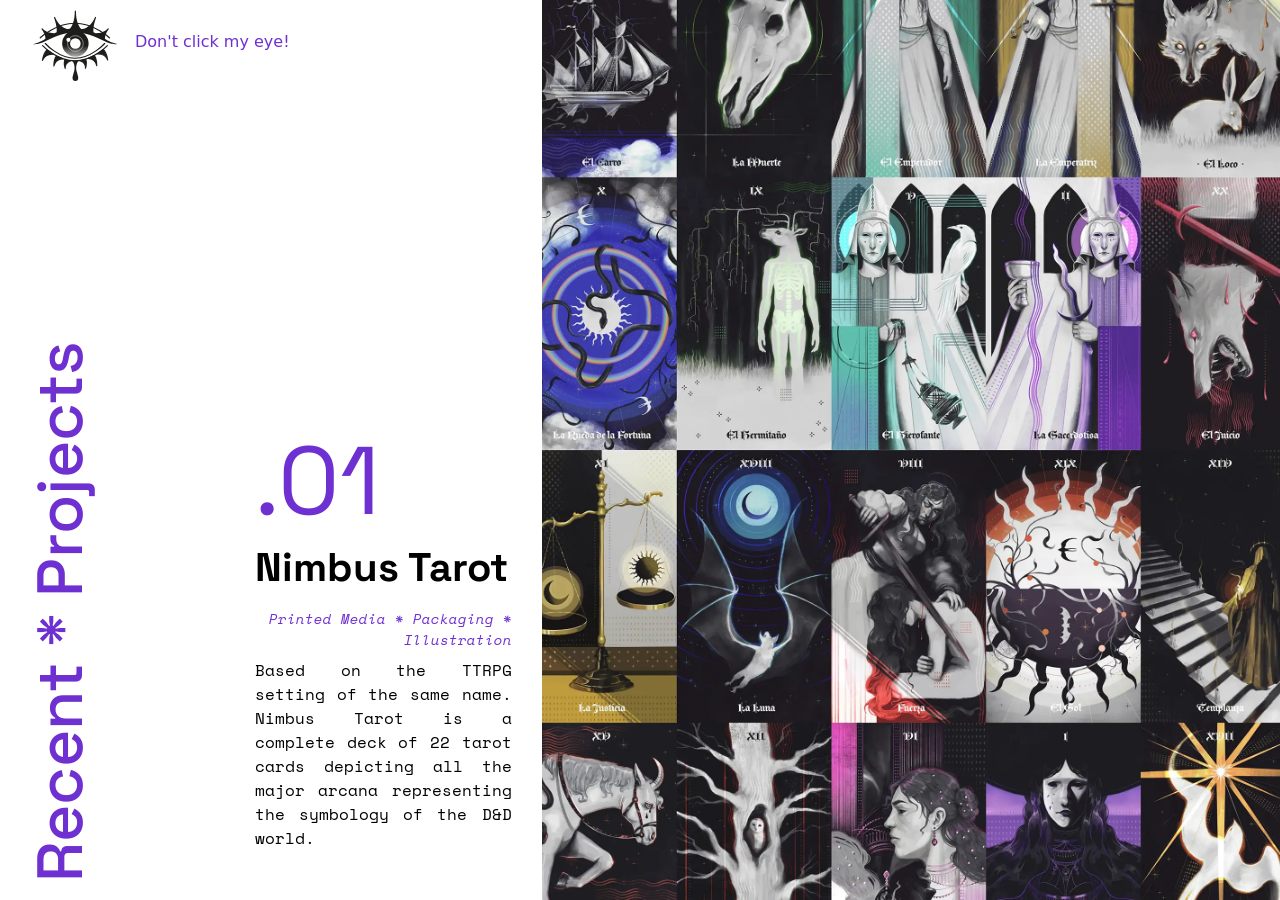
==== commit 08f577d8: "Noreferrer + symbols + svg" ====
--- a/index.html
+++ b/index.html
@@ -87,37 +87,44 @@
 
 <body>
 
-    <!-- PROBLEMAS GENERALES -->
-    <!-- back and forward button?? para poder cambiar más fácilmente de proyecto a proyecto -->
-
-
-    <!-- RESPONSIVE -->
-
-
-    <!-- TRANSICIONES O EFECTOS EXTRA? -->
-    <!-- La loading page hacer que sea una animación introductoria, no un interactivo -->
-
-
     <!-- CUESTIONES GENERALES -->
 
     <!-- añadir la etiqueta picture + source a TODAS LAS IMÁGENES  -->
-    <!-- colocar symbol en algún lado???  -->
 
     <!-- COMENTARIOS A AÑADIR O MODIFICAR -->
 
     <!-- Javascript, colocar HANDLER y optimizar -->
-    <!-- añadir symbols  -->
     <!-- uso de IIFE DE JAVASCRIPT -->
-
-
 
 
     <!-- NOTAS DE CLASE -->
     <!--  meter picture y source para las imágenes-->
-  
 
 
     <!-- //////////////////////////////////////////////////////////////////////// -->
+
+
+    <!-- SVG ICONS - SYMBOLS -->
+     <!-- Definimos los símbolos de los iconos que usaremos en el archivo -->
+    <svg xmlns="http://www.w3.org/2000/svg" style="display: none;">
+        <symbol id="instagram" viewBox="0 0 30 30">
+            <path
+                d="M 9.9980469 3 C 6.1390469 3 3 6.1419531 3 10.001953 L 3 20.001953 C 3 23.860953 6.1419531 27 10.001953 27 L 20.001953 27 C 23.860953 27 27 23.858047 27 19.998047 L 27 9.9980469 C 27 6.1390469 23.858047 3 19.998047 3 L 9.9980469 3 z M 22 7 C 22.552 7 23 7.448 23 8 C 23 8.552 22.552 9 22 9 C 21.448 9 21 8.552 21 8 C 21 7.448 21.448 7 22 7 z M 15 9 C 18.309 9 21 11.691 21 15 C 21 18.309 18.309 21 15 21 C 11.691 21 9 18.309 9 15 C 9 11.691 11.691 9 15 9 z M 15 11 A 4 4 0 0 0 11 15 A 4 4 0 0 0 15 19 A 4 4 0 0 0 19 15 A 4 4 0 0 0 15 11 z" />
+        </symbol>
+
+        <symbol id="twitter" viewBox="0 0 50 50">
+            <path
+                d="M 11 4 C 7.134 4 4 7.134 4 11 L 4 39 C 4 42.866 7.134 46 11 46 L 39 46 C 42.866 46 46 42.866 46 39 L 46 11 C 46 7.134 42.866 4 39 4 L 11 4 z M 13.085938 13 L 21.023438 13 L 26.660156 21.009766 L 33.5 13 L 36 13 L 27.789062 22.613281 L 37.914062 37 L 29.978516 37 L 23.4375 27.707031 L 15.5 37 L 13 37 L 22.308594 26.103516 L 13.085938 13 z M 16.914062 15 L 31.021484 35 L 34.085938 35 L 19.978516 15 L 16.914062 15 z" />
+        </symbol>
+
+        <symbol id="carrd" viewBox="0 0 50 50">
+            <path
+                d="M 25 2 C 12.32 2 2 12.32 2 25 C 2 37.68 12.32 48 25 48 C 37.68 48 48 37.68 48 25 C 48 12.32 37.68 2 25 2 z M 14.523438 10.986328 C 14.688438 10.975078 14.854766 11.005078 15.009766 11.080078 L 27.970703 17.169922 C 27.970703 17.179922 27.980469 17.179688 27.980469 17.179688 L 34.970703 13.689453 C 35.280703 13.539453 35.639453 13.550234 35.939453 13.740234 C 36.229453 13.920234 36.410156 14.239844 36.410156 14.589844 L 36.410156 32.080078 C 36.410156 32.450078 36.199375 32.800703 35.859375 32.970703 L 21.980469 39.910156 C 21.830469 39.980156 21.679297 40.019531 21.529297 40.019531 C 21.349297 40.019531 21.16 39.969141 21 39.869141 C 20.71 39.689141 20.529297 39.359531 20.529297 39.019531 L 20.529297 33.240234 L 14.160156 30.240234 C 13.810156 30.080234 13.589844 29.729844 13.589844 29.339844 L 13.589844 11.980469 C 13.589844 11.640469 13.760781 11.320625 14.050781 11.140625 C 14.195781 11.050625 14.358437 10.997578 14.523438 10.986328 z M 15.589844 13.560547 L 15.589844 28.699219 L 20.529297 31.029297 L 20.529297 29.080078 L 17.169922 27.679688 C 16.659922 27.469687 16.410859 26.890859 16.630859 26.380859 C 16.840859 25.870859 17.419687 25.629844 17.929688 25.839844 L 20.529297 26.910156 L 20.529297 24.740234 L 17.169922 23.339844 C 16.659922 23.129844 16.410859 22.549063 16.630859 22.039062 C 16.840859 21.529062 17.419687 21.29 17.929688 21.5 L 20.529297 22.570312 L 20.529297 21.529297 C 20.529297 21.149297 20.740078 20.800859 21.080078 20.630859 L 17.169922 19 C 16.659922 18.79 16.410859 18.209219 16.630859 17.699219 C 16.840859 17.189219 17.419687 16.950156 17.929688 17.160156 L 23.460938 19.449219 L 25.710938 18.320312 L 15.589844 13.560547 z M 34.410156 16.199219 L 22.529297 22.150391 L 22.529297 37.400391 L 34.410156 31.460938 L 34.410156 16.199219 z M 32.123047 19.544922 C 32.512578 19.518672 32.900078 19.722344 33.080078 20.089844 C 33.330078 20.589844 33.130625 21.189688 32.640625 21.429688 L 25.390625 25.050781 C 25.240625 25.130781 25.089453 25.160156 24.939453 25.160156 C 24.569453 25.160156 24.220781 24.959375 24.050781 24.609375 C 23.800781 24.109375 24.000234 23.509531 24.490234 23.269531 L 31.740234 19.650391 C 31.862734 19.587891 31.993203 19.553672 32.123047 19.544922 z M 32.123047 23.884766 C 32.512578 23.858516 32.900078 24.062188 33.080078 24.429688 C 33.330078 24.929688 33.130625 25.529531 32.640625 25.769531 L 25.390625 29.390625 C 25.240625 29.470625 25.089453 29.5 24.939453 29.5 C 24.569453 29.5 24.220781 29.299219 24.050781 28.949219 C 23.800781 28.449219 24.000234 27.849375 24.490234 27.609375 L 31.740234 23.990234 C 31.862734 23.927734 31.993203 23.893516 32.123047 23.884766 z M 32.123047 28.224609 C 32.512578 28.198359 32.900078 28.402031 33.080078 28.769531 C 33.330078 29.269531 33.130625 29.869375 32.640625 30.109375 L 25.390625 33.730469 C 25.240625 33.810469 25.089453 33.839844 24.939453 33.839844 C 24.569453 33.839844 24.220781 33.639062 24.050781 33.289062 C 23.800781 32.789062 24.000234 32.189219 24.490234 31.949219 L 31.740234 28.330078 C 31.862734 28.267578 31.993203 28.233359 32.123047 28.224609 z" />
+        </symbol>
+
+
+    </svg>
+
 
 
     <!-- MAIN Contenido general de la página -->
@@ -172,9 +179,10 @@
                 </div>
 
                 <div class="recentProjects-images">
-                    <a title="Anthology Project" href="project-my-own-anthology.html" class="recentProjects-link"> <img
-                            src="assets/08_my_own_anthology_thunderdrop/mockup.webp" alt="my own anthology cd preview"
-                            class="recentProjects-preview" loading="lazy"></a>
+                    <a title="Anthology Project" href="project-my-own-anthology.html" class="recentProjects-link">
+                        <img src="assets/08_my_own_anthology_thunderdrop/mockup.webp" alt="my own anthology cd preview"
+                            class="recentProjects-preview" loading="lazy">
+                    </a>
 
                 </div>
 
@@ -220,7 +228,7 @@
     <!-- El Home button es igual en todas las páginas de la web. Al clicar en éste se activa el JS, haciendo que el Header con el navegador aparezca por el lado izquierdo en formatos grandes, y en dispositivos pequeños, que aparezca por la parte de arriba-->
     <!-- Al clic nuevo en el ojo el header se esconde -->
     <div class="Main-homeButton homeButton isActive">
-        <img src="assets/logo-ojo.png" alt="logoweb" class="Main-logo eyeBlink" loading="lazy">
+        <img src="assets/logo-ojo.svg" alt="logoweb" class="Main-logo eyeBlink" loading="lazy">
     </div>
     <!-- Lo único que cambia en esta home es el texto "Don't click my eye" como forma de que el visitante de la página clique en el icono para mostrar el header y que pueda navegar de un lado a otro -->
     <span class="Main-span Clickeye"> Don't click my eye! </span>
@@ -233,7 +241,7 @@
     <!-- El header tiene la clase notActive por defecto. Ésta esconde el header hasta que el home button es pulsado, cambiándola por la clase isActive -->
     <Header class="Main-header Header  notActive">
         <div class="Header-presentation Presentation">
-            <img class="Main-logo Header-logo" src="assets/logo-ojo.png" alt="logoweb" loading="lazy">
+            <img class="Main-logo Header-logo" src="assets/logo-ojo.svg" alt="logoweb" loading="lazy">
 
             <div class="Presentation-divider">
                 <h1 class="Header-h1">Digital * Design</h1>
@@ -260,18 +268,32 @@
                 <div class="Header-rrss Rrss">
 
                     <ul class="Rrss-ul">
-                        <li class="Rrss-li Rs"><a title="instagram link" target="_blank" class="Rs-a"
-                                href="https://www.instagram.com/saturni_idae/"><img class="Rs-img"
-                                    src="assets/instagram.svg" alt="instagram icon" loading="lazy"></a></li>
-                        <li class="Rrss-li Rs"><a title="twitter link" target="_blank" class="Rs-a"
-                                href="https://x.com/saturni_idae"><img class="Rs-img" src="assets/twitter.svg"
-                                    alt="twitter icon" loading="lazy"></a>
+                        <li class="Rrss-li Rs"><a title="instagram link" target="_blank"  rel="noreferrer" class="Rs-a"
+                                href="https://www.instagram.com/saturni_idae/">
+
+                                <svg class="Rs-img" xmlns="http://www.w3.org/2000/svg" viewBox="0 0 30 30">
+                                    <use href="#instagram"></use>
+                                </svg>
+
+                            </a></li>
+                        <li class="Rrss-li Rs"><a title="twitter link" target="_blank"  rel="noreferrer" class="Rs-a"
+                                href="https://x.com/saturni_idae">
+                                <svg class="Rs-img" xmlns="http://www.w3.org/2000/svg" viewBox="0 0 50 50">
+                                    <use href="#twitter"></use>
+                                </svg>
+
+                            </a>
                         </li>
-                        <li class="Rrss-li Rs"><a title="carrd link" target="_blank" class="Rs-a"
-                                href="https://saturni-idae.carrd.co/?utm_source=ig&utm_medium=social&utm_content=link_in_bio"><img
-                                    class="Rs-img" src="assets/carrd.svg" alt="carrd icon" loading="lazy"></a></li>
+                        <li class="Rrss-li Rs"><a title="carrd link" target="_blank"  rel="noreferrer" class="Rs-a"
+                                href="https://saturni-idae.carrd.co/?utm_source=ig&utm_medium=social&utm_content=link_in_bio">
+                                <svg class="Rs-img" xmlns="http://www.w3.org/2000/svg" viewBox="0 0 50 50">
+                                    <use href="#carrd"></use>
+                                </svg>
+                                </a></li>
                     </ul>
                 </div>
+
+
             </div>
         </div>
 
@@ -303,6 +325,9 @@
     </Header>
 
 
+
+
+
 </body>
 
 
--- a/css/index.css
+++ b/css/index.css
@@ -184,9 +184,9 @@
 body {
     background-color: var(--secondary-colour-black);
     position: relative;
-
-    /* cursor: none; */
-}
+}
+
+
 
 /* MAIN */
 
@@ -202,7 +202,7 @@
     position: fixed;
     top: 1px;
     left: 30px;
- 
+
 }
 
 /* Cuando está isActive el logo aparece en pantalla y puede ser clicado para acceder al header o desactivarlo */
@@ -361,7 +361,7 @@
 }
 
 /* Al pasar el ratón por encima del tab éste cambia */
-.Tabs-li:hover{
+.Tabs-li:hover {
     background-color: var(--secondary-colour-grey);
 }
 
